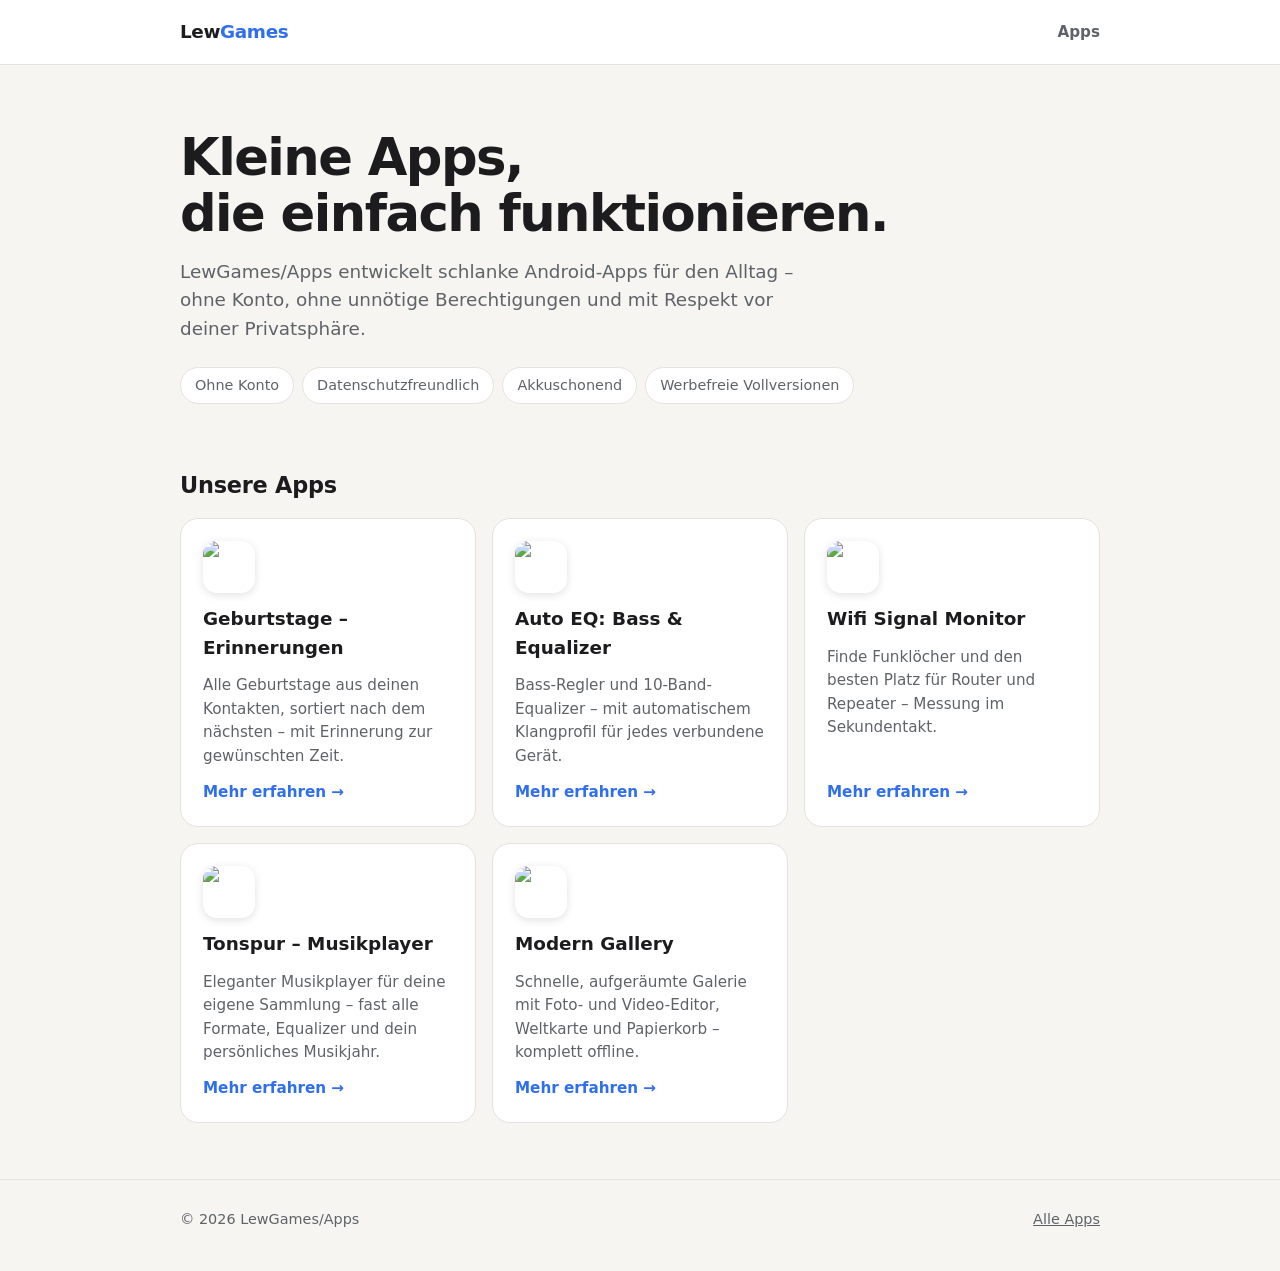
==== index.html @ fd2ff6ad "Add files via upload" ====
<!DOCTYPE html>
<html lang="de">
<head>
<meta charset="utf-8">
<meta name="viewport" content="width=device-width, initial-scale=1">
<title>LewGames/Apps – Android-Apps</title>
<meta name="description" content="Schlanke Android-Apps von LewGames/Apps: Geburtstage, Auto EQ, Wifi Signal Monitor, Tonspur und Modern Gallery.">
<link rel="stylesheet" href="style.css">
</head>
<body>
<header class="site">
  <div class="wrap">
    <a class="brand" href="index.html">Lew<span>Games</span></a>
    <nav><a href="index.html#apps">Apps</a></nav>
  </div>
</header>
<main class="wrap">
<section class="hero">
  <h1>Kleine Apps,<br>die einfach funktionieren.</h1>
  <p>LewGames/Apps entwickelt schlanke Android-Apps für den Alltag – ohne Konto, ohne unnötige Berechtigungen und mit Respekt vor deiner Privatsphäre.</p>
  <div class="pills">
    <span class="pill">Ohne Konto</span>
    <span class="pill">Datenschutzfreundlich</span>
    <span class="pill">Akkuschonend</span>
    <span class="pill">Werbefreie Vollversionen</span>
  </div>
</section>
<h2 class="section" id="apps">Unsere Apps</h2>
<section class="grid">
  <a class="card" href="apps/geburtstage.html">
    <img class="icon" src="icons/geburtstage.png" alt="Geburtstage – Erinnerungen Icon" width="52" height="52">
    <h3>Geburtstage – Erinnerungen</h3>
    <p>Alle Geburtstage aus deinen Kontakten, sortiert nach dem nächsten – mit Erinnerung zur gewünschten Zeit.</p>
    <span class="more">Mehr erfahren →</span>
  </a>
  <a class="card" href="apps/auto-eq.html">
    <img class="icon" src="icons/auto-eq.png" alt="Auto EQ: Bass &amp; Equalizer Icon" width="52" height="52">
    <h3>Auto EQ: Bass &amp; Equalizer</h3>
    <p>Bass-Regler und 10-Band-Equalizer – mit automatischem Klangprofil für jedes verbundene Gerät.</p>
    <span class="more">Mehr erfahren →</span>
  </a>
  <a class="card" href="apps/wifi-signal-monitor.html">
    <img class="icon" src="icons/wifi-signal-monitor.png" alt="Wifi Signal Monitor Icon" width="52" height="52">
    <h3>Wifi Signal Monitor</h3>
    <p>Finde Funklöcher und den besten Platz für Router und Repeater – Messung im Sekundentakt.</p>
    <span class="more">Mehr erfahren →</span>
  </a>
  <a class="card" href="apps/tonspur.html">
    <img class="icon" src="icons/tonspur.png" alt="Tonspur – Musikplayer Icon" width="52" height="52">
    <h3>Tonspur – Musikplayer</h3>
    <p>Eleganter Musikplayer für deine eigene Sammlung – fast alle Formate, Equalizer und dein persönliches Musikjahr.</p>
    <span class="more">Mehr erfahren →</span>
  </a>
  <a class="card" href="apps/modern-gallery.html">
    <img class="icon" src="icons/modern-gallery.png" alt="Modern Gallery Icon" width="52" height="52">
    <h3>Modern Gallery</h3>
    <p>Schnelle, aufgeräumte Galerie mit Foto- und Video-Editor, Weltkarte und Papierkorb – komplett offline.</p>
    <span class="more">Mehr erfahren →</span>
  </a>
</section>
</main>
<footer class="site">
  <div class="wrap">
    <span>© 2026 LewGames/Apps</span>
    <a href="index.html#apps">Alle Apps</a>
  </div>
</footer>
</body>
</html>
---- style.css ----
:root {
  --bg: #f6f5f2;
  --surface: #ffffff;
  --text: #1c1c1e;
  --muted: #5f6368;
  --line: #e4e2dd;
  --accent: #2f6fed;
  --radius: 18px;
}
@media (prefers-color-scheme: dark) {
  :root {
    --bg: #121214;
    --surface: #1c1c20;
    --text: #f2f2f4;
    --muted: #a0a3a8;
    --line: #2c2c31;
    --accent: #6c9bff;
  }
}
* { box-sizing: border-box; }
html { -webkit-text-size-adjust: 100%; }
body {
  margin: 0;
  font-family: system-ui, -apple-system, "Segoe UI", Roboto, "Helvetica Neue", Arial, sans-serif;
  background: var(--bg);
  color: var(--text);
  line-height: 1.55;
}
a { color: var(--accent); }
.wrap { max-width: 960px; margin: 0 auto; padding: 0 20px; }

/* Header */
header.site {
  border-bottom: 1px solid var(--line);
  background: var(--surface);
}
header.site .wrap {
  display: flex; align-items: center; justify-content: space-between;
  height: 64px;
}
.brand {
  font-weight: 800; font-size: 1.15rem; letter-spacing: -0.02em;
  color: var(--text); text-decoration: none;
}
.brand span { color: var(--accent); }
nav a { color: var(--muted); text-decoration: none; font-weight: 600; font-size: .95rem; }
nav a:hover { color: var(--text); }

/* Hero */
.hero { padding: 64px 0 40px; }
.hero h1 {
  font-size: clamp(2rem, 6vw, 3.2rem);
  line-height: 1.1; letter-spacing: -0.03em; margin: 0 0 16px;
}
.hero p { font-size: 1.15rem; color: var(--muted); max-width: 620px; margin: 0; }
.pills { display: flex; flex-wrap: wrap; gap: 8px; margin-top: 24px; }
.pill {
  border: 1px solid var(--line); background: var(--surface);
  border-radius: 999px; padding: 6px 14px; font-size: .9rem; color: var(--muted);
}

/* App grid */
h2.section { font-size: 1.4rem; margin: 24px 0 16px; letter-spacing: -0.01em; }
.grid {
  display: grid; gap: 16px;
  grid-template-columns: repeat(auto-fill, minmax(260px, 1fr));
  padding-bottom: 56px;
}
.card {
  display: flex; flex-direction: column; gap: 12px;
  background: var(--surface); border: 1px solid var(--line);
  border-radius: var(--radius); padding: 22px;
  text-decoration: none; color: var(--text);
  transition: transform .15s ease, box-shadow .15s ease;
}
.card:hover { transform: translateY(-2px); box-shadow: 0 10px 30px rgba(0,0,0,.08); }
.card h3 { margin: 0; font-size: 1.15rem; }
.card p { margin: 0; color: var(--muted); font-size: .95rem; flex: 1; }
.card .more { font-weight: 700; color: var(--accent); font-size: .95rem; }

.icon {
  width: 52px; height: 52px; border-radius: 14px;
  display: grid; place-items: center; font-size: 26px; color: #fff;
}
.icon.big { width: 84px; height: 84px; border-radius: 22px; font-size: 42px; }
.c-birthday { background: linear-gradient(135deg, #ff7a59, #e0457b); }
.c-eq       { background: linear-gradient(135deg, #7b5cff, #3f2bd1); }
.c-wifi     { background: linear-gradient(135deg, #18b6a4, #0e7c9b); }
.c-audio    { background: linear-gradient(135deg, #f5a524, #e0631c); }
.c-gallery  { background: linear-gradient(135deg, #3fa9f5, #2a5bd7); }

/* App detail page */
.app-hero { display: flex; gap: 20px; align-items: center; padding: 48px 0 24px; flex-wrap: wrap; }
.app-hero h1 { margin: 0 0 6px; font-size: clamp(1.7rem, 5vw, 2.4rem); letter-spacing: -0.02em; line-height: 1.15; }
.app-hero p { margin: 0; color: var(--muted); font-size: 1.05rem; }
.back { display: inline-block; margin-top: 24px; color: var(--muted); text-decoration: none; font-weight: 600; }
.back:hover { color: var(--text); }

.panel {
  background: var(--surface); border: 1px solid var(--line);
  border-radius: var(--radius); padding: 24px; margin-bottom: 16px;
}
.panel h2 { margin: 0 0 12px; font-size: 1.2rem; }
.panel p { margin: 0 0 12px; }
.panel p:last-child { margin-bottom: 0; }
ul.features { margin: 0; padding: 0; list-style: none; display: grid; gap: 10px; }
ul.features li { padding-left: 28px; position: relative; }
ul.features li::before {
  content: "✓"; position: absolute; left: 0; top: 0;
  color: var(--accent); font-weight: 800;
}

.versions { display: grid; gap: 16px; grid-template-columns: repeat(auto-fit, minmax(240px, 1fr)); margin-bottom: 16px; }
.version {
  background: var(--surface); border: 1px solid var(--line);
  border-radius: var(--radius); padding: 22px;
  display: flex; flex-direction: column; gap: 10px;
}
.version h3 { margin: 0; font-size: 1.1rem; }
.version .tag {
  align-self: flex-start; font-size: .8rem; font-weight: 700;
  padding: 4px 10px; border-radius: 999px;
  background: color-mix(in srgb, var(--accent) 14%, transparent); color: var(--accent);
}
.version p { margin: 0; color: var(--muted); font-size: .95rem; flex: 1; }
.btn {
  display: inline-block; text-align: center; text-decoration: none;
  background: var(--text); color: var(--bg);
  padding: 12px 18px; border-radius: 12px; font-weight: 700;
}
.btn:hover { opacity: .88; }
.btn.disabled { background: var(--line); color: var(--muted); pointer-events: none; }
.small-link { font-size: .85rem; color: var(--muted); }

/* Footer */
footer.site { border-top: 1px solid var(--line); padding: 28px 0 40px; color: var(--muted); font-size: .9rem; }
footer.site .wrap { display: flex; justify-content: space-between; flex-wrap: wrap; gap: 12px; }
footer.site a { color: var(--muted); }

/* Real app icons */
img.icon { display: block; object-fit: cover; box-shadow: 0 2px 8px rgba(0,0,0,.12); }
.vhead { display: flex; align-items: center; gap: 14px; }
.vhead h3 { margin: 0 0 4px; }
.vhead .tag { display: inline-block; }
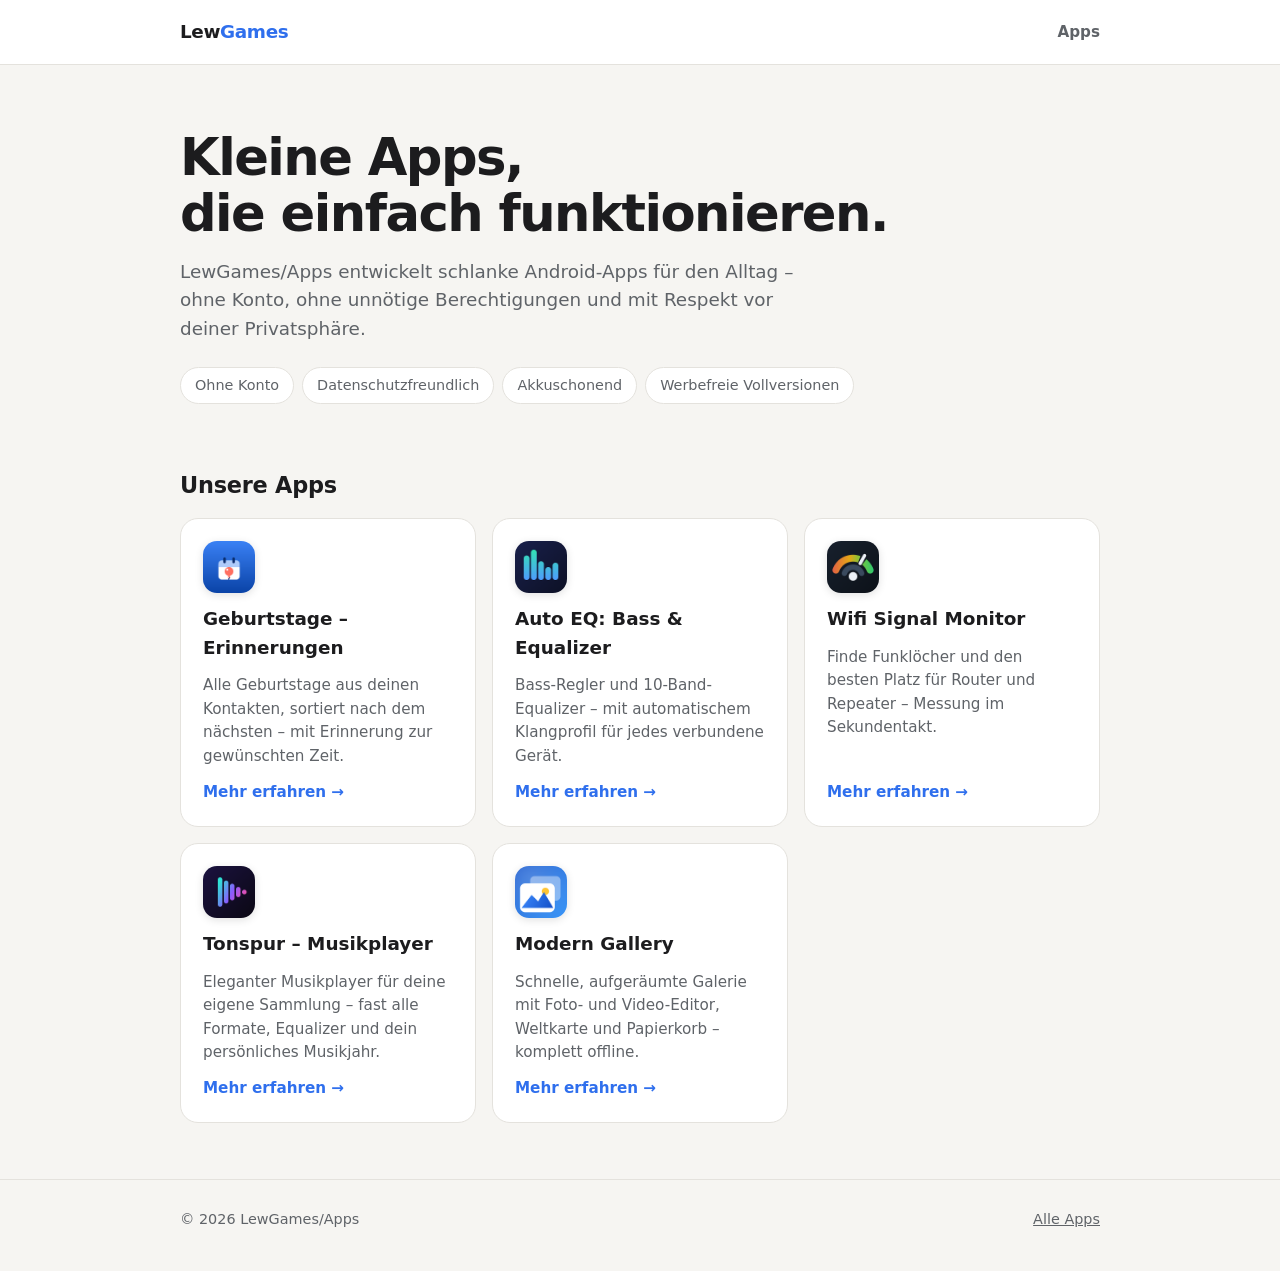
==== commit b77579e9: "Add files via upload" ====
--- a/index.html
+++ b/index.html
@@ -27,32 +27,32 @@
 </section>
 <h2 class="section" id="apps">Unsere Apps</h2>
 <section class="grid">
-  <a class="card" href="apps/geburtstage.html">
-    <img class="icon" src="icons/geburtstage.png" alt="Geburtstage – Erinnerungen Icon" width="52" height="52">
+  <a class="card" href="geburtstage.html">
+    <img class="icon" src="geburtstage.png" alt="Geburtstage – Erinnerungen Icon" width="52" height="52">
     <h3>Geburtstage – Erinnerungen</h3>
     <p>Alle Geburtstage aus deinen Kontakten, sortiert nach dem nächsten – mit Erinnerung zur gewünschten Zeit.</p>
     <span class="more">Mehr erfahren →</span>
   </a>
-  <a class="card" href="apps/auto-eq.html">
-    <img class="icon" src="icons/auto-eq.png" alt="Auto EQ: Bass &amp; Equalizer Icon" width="52" height="52">
+  <a class="card" href="auto-eq.html">
+    <img class="icon" src="auto-eq.png" alt="Auto EQ: Bass &amp; Equalizer Icon" width="52" height="52">
     <h3>Auto EQ: Bass &amp; Equalizer</h3>
     <p>Bass-Regler und 10-Band-Equalizer – mit automatischem Klangprofil für jedes verbundene Gerät.</p>
     <span class="more">Mehr erfahren →</span>
   </a>
-  <a class="card" href="apps/wifi-signal-monitor.html">
-    <img class="icon" src="icons/wifi-signal-monitor.png" alt="Wifi Signal Monitor Icon" width="52" height="52">
+  <a class="card" href="wifi-signal-monitor.html">
+    <img class="icon" src="wifi-signal-monitor.png" alt="Wifi Signal Monitor Icon" width="52" height="52">
     <h3>Wifi Signal Monitor</h3>
     <p>Finde Funklöcher und den besten Platz für Router und Repeater – Messung im Sekundentakt.</p>
     <span class="more">Mehr erfahren →</span>
   </a>
-  <a class="card" href="apps/tonspur.html">
-    <img class="icon" src="icons/tonspur.png" alt="Tonspur – Musikplayer Icon" width="52" height="52">
+  <a class="card" href="tonspur.html">
+    <img class="icon" src="tonspur.png" alt="Tonspur – Musikplayer Icon" width="52" height="52">
     <h3>Tonspur – Musikplayer</h3>
     <p>Eleganter Musikplayer für deine eigene Sammlung – fast alle Formate, Equalizer und dein persönliches Musikjahr.</p>
     <span class="more">Mehr erfahren →</span>
   </a>
-  <a class="card" href="apps/modern-gallery.html">
-    <img class="icon" src="icons/modern-gallery.png" alt="Modern Gallery Icon" width="52" height="52">
+  <a class="card" href="modern-gallery.html">
+    <img class="icon" src="modern-gallery.png" alt="Modern Gallery Icon" width="52" height="52">
     <h3>Modern Gallery</h3>
     <p>Schnelle, aufgeräumte Galerie mit Foto- und Video-Editor, Weltkarte und Papierkorb – komplett offline.</p>
     <span class="more">Mehr erfahren →</span>
